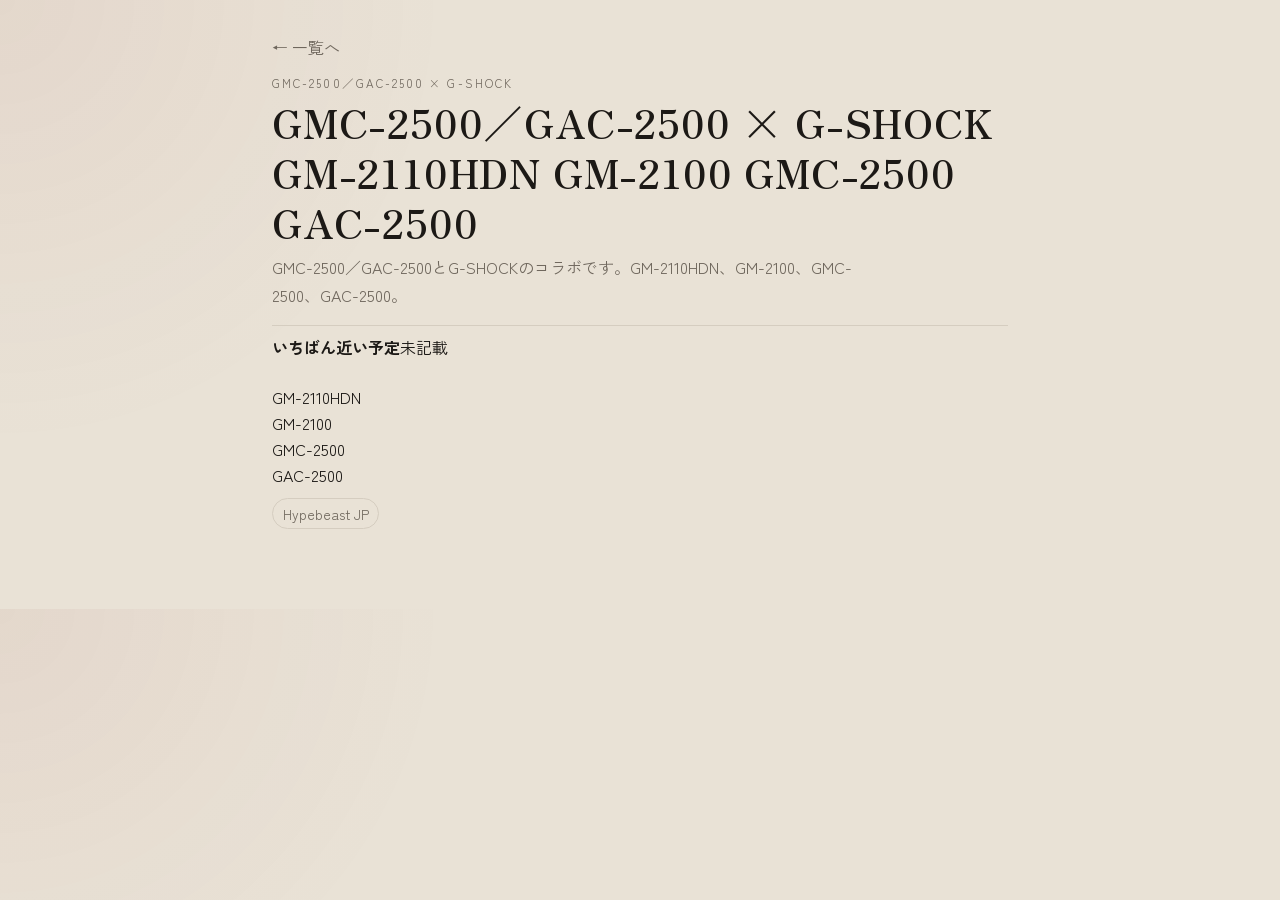
==== docs/items/gmc-2500-gac-2500-g-shock-gm-2110hdn-2026.html @ 7c2a0050 "発売情報を更新" ====
<!DOCTYPE html>
<html lang="ja">
<head>
  <meta charset="utf-8">
  <meta name="viewport" content="width=device-width, initial-scale=1">
  <title>GMC-2500／GAC-2500 × G-SHOCK GM-2110HDN GM-2100 GMC-2500 GAC-2500｜コラボ時計の発売予定</title>
  <link rel="stylesheet" href="../style.css">
  <link rel="preconnect" href="https://fonts.googleapis.com">
  <link rel="stylesheet" href="https://fonts.googleapis.com/css2?family=Zen+Kaku+Gothic+New:wght@400;500&family=Zen+Old+Mincho:wght@500;700&display=swap">
</head>
<body>
  <div class="wrap detail">
    <p><a class="back" href="../index.html">← 一覧へ</a></p>
    <p class="eyebrow">GMC-2500／GAC-2500 × G-SHOCK</p>
    <h1>GMC-2500／GAC-2500 × G-SHOCK GM-2110HDN GM-2100 GMC-2500 GAC-2500</h1>
    <p class="lead">GMC-2500／GAC-2500とG-SHOCKのコラボです。GM-2110HDN、GM-2100、GMC-2500、GAC-2500。</p>
    
    <ul class="facts"><li><strong>いちばん近い予定</strong>未記載</li></ul>
    <ul class="models"><li>GM-2110HDN</li><li>GM-2100</li><li>GMC-2500</li><li>GAC-2500</li></ul>
    <p class="actions"><a class="quiet" href="https://hypebeast.com/jp/2026/11/g-shock-hidden-ny-collaborative-gm-2110hdn-watch-release-info">Hypebeast JP</a></p>
  </div>
</body>
</html>
---- docs/style.css ----
:root {
  --paper: #e9e2d6;
  --sheet: #f6f1e8;
  --ink: #1c1916;
  --muted: #6f675d;
  --line: #d5cdc0;
  --stamp: #8e2c2a;
  --sale: #1d5c40;
  --archive: #7a7268;
  --shadow: 0 1px 0 rgba(28, 25, 22, 0.04);
  font-family: "Zen Kaku Gothic New", "Hiragino Sans", "Yu Gothic", sans-serif;
}
* { box-sizing: border-box; }
body {
  margin: 0;
  background:
    radial-gradient(circle at top left, rgba(142, 44, 42, 0.06), transparent 28rem),
    var(--paper);
  color: var(--ink);
}
a { color: inherit; }
.wrap { width: min(46rem, calc(100% - 2rem)); margin: 0 auto; padding: 2.2rem 0 4rem; }
.masthead { border-top: 2px solid var(--ink); padding-top: 0.9rem; }
.eyebrow {
  margin: 0;
  letter-spacing: 0.18em;
  font-size: 0.72rem;
  color: var(--muted);
}
h1 {
  margin: 0.35rem 0 0.4rem;
  font-family: "Zen Old Mincho", "Yu Mincho", serif;
  font-size: clamp(1.8rem, 4vw, 2.5rem);
  font-weight: 700;
  letter-spacing: 0.02em;
  line-height: 1.25;
}
.lead { margin: 0; max-width: 38rem; line-height: 1.75; color: var(--muted); }
.filters { display: flex; flex-wrap: wrap; gap: 0.45rem; margin: 1.4rem 0 0.4rem; }
.filters button {
  border: 1px solid var(--line);
  background: transparent;
  color: var(--ink);
  border-radius: 999px;
  padding: 0.35rem 0.8rem;
  font: inherit;
  cursor: pointer;
}
.filters button[aria-pressed="true"] { background: var(--ink); color: var(--sheet); border-color: var(--ink); }
.section { margin-top: 1.8rem; }
.section h2 {
  margin: 0 0 0.7rem;
  font-size: 0.82rem;
  letter-spacing: 0.14em;
  font-weight: 500;
  color: var(--muted);
}
.card {
  display: grid;
  grid-template-columns: 6.6rem 1fr;
  gap: 0.9rem 1rem;
  padding: 1rem 0;
  border-top: 1px solid var(--line);
  background: transparent;
}
.when { padding-top: 0.15rem; border-top: 3px solid var(--ink); }
.card.upcoming .when { border-top-color: var(--stamp); }
.card.onsale .when { border-top-color: var(--sale); }
.card.archive .when { border-top-color: var(--archive); }
.when .md {
  display: block;
  font-family: "Zen Old Mincho", serif;
  font-size: 1.7rem;
  line-height: 1.1;
}
.when .sub, .when .label { display: block; color: var(--muted); font-size: 0.78rem; margin-top: 0.15rem; }
.card.upcoming .label { color: var(--stamp); }
.brands { margin: 0; font-size: 0.78rem; letter-spacing: 0.08em; color: var(--muted); }
.card h3 { margin: 0.15rem 0 0.35rem; font-family: "Zen Old Mincho", serif; font-size: 1.28rem; font-weight: 700; line-height: 1.4; }
.card h3 a { text-decoration: none; }
.card h3 a:hover { text-decoration: underline; }
.summary, .note, .cond { margin: 0.2rem 0; line-height: 1.7; }
.note { color: var(--muted); font-size: 0.92rem; }
.models { margin: 0.45rem 0 0; padding: 0; list-style: none; color: var(--ink); }
.models li { margin: 0.12rem 0; }
.actions { display: flex; flex-wrap: wrap; gap: 0.45rem; margin-top: 0.7rem; }
.actions a {
  text-decoration: none;
  border: 1px solid var(--ink);
  padding: 0.28rem 0.6rem;
  border-radius: 999px;
  font-size: 0.86rem;
}
.actions a.quiet { border-color: var(--line); color: var(--muted); }
footer { margin-top: 2.4rem; color: var(--muted); font-size: 0.86rem; line-height: 1.7; }
.detail { padding-top: 1.2rem; }
.detail .back { color: var(--muted); text-decoration: none; }
.facts { margin: 1rem 0; padding: 0; list-style: none; }
.facts li { padding: 0.55rem 0; border-top: 1px solid var(--line); line-height: 1.6; }
.facts strong { display: inline-block; min-width: 6.5rem; }
@media (max-width: 640px) {
  .card { grid-template-columns: 1fr; gap: 0.45rem; }
  .when { display: flex; gap: 0.7rem; align-items: baseline; }
}
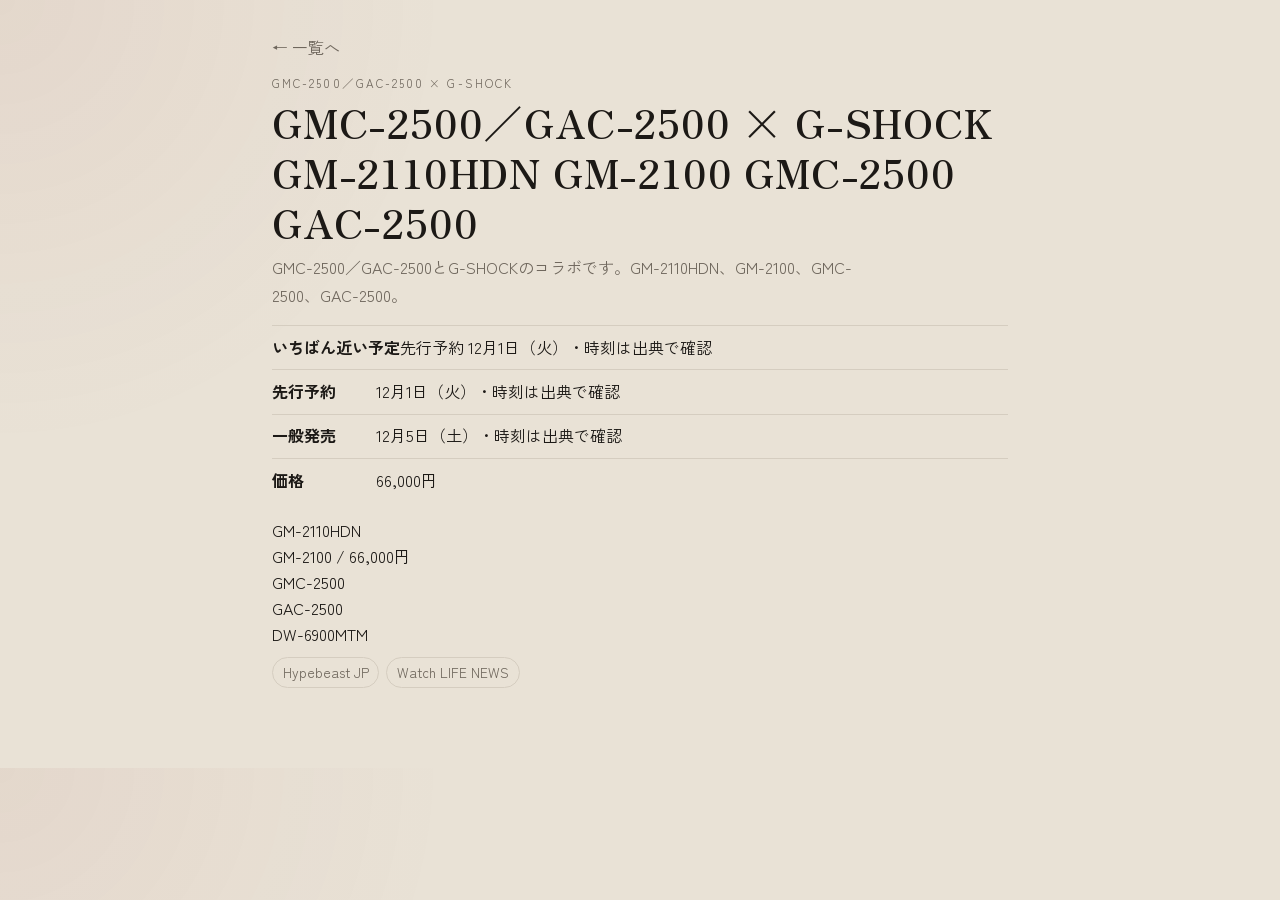
==== commit 6c5be827: "発売情報を更新" ====
--- a/docs/items/gmc-2500-gac-2500-g-shock-gm-2110hdn-2026.html
+++ b/docs/items/gmc-2500-gac-2500-g-shock-gm-2110hdn-2026.html
@@ -15,9 +15,9 @@
     <h1>GMC-2500／GAC-2500 × G-SHOCK GM-2110HDN GM-2100 GMC-2500 GAC-2500</h1>
     <p class="lead">GMC-2500／GAC-2500とG-SHOCKのコラボです。GM-2110HDN、GM-2100、GMC-2500、GAC-2500。</p>
     
-    <ul class="facts"><li><strong>いちばん近い予定</strong>未記載</li></ul>
-    <ul class="models"><li>GM-2110HDN</li><li>GM-2100</li><li>GMC-2500</li><li>GAC-2500</li></ul>
-    <p class="actions"><a class="quiet" href="https://hypebeast.com/jp/2026/11/g-shock-hidden-ny-collaborative-gm-2110hdn-watch-release-info">Hypebeast JP</a></p>
+    <ul class="facts"><li><strong>いちばん近い予定</strong>先行予約 12月1日（火）・時刻は出典で確認</li><li><strong>先行予約</strong>12月1日（火）・時刻は出典で確認</li><li><strong>一般発売</strong>12月5日（土）・時刻は出典で確認</li><li><strong>価格</strong>66,000円</li></ul>
+    <ul class="models"><li>GM-2110HDN</li><li>GM-2100 / 66,000円</li><li>GMC-2500</li><li>GAC-2500</li><li>DW-6900MTM</li></ul>
+    <p class="actions"><a class="quiet" href="https://hypebeast.com/jp/2026/11/g-shock-hidden-ny-collaborative-gm-2110hdn-watch-release-info">Hypebeast JP</a><a class="quiet" href="https://www.powerwatch.jp/2026/11/24/gshock-81/?utm_source=rss&amp;utm_medium=rss&amp;utm_campaign=gshock-81">Watch LIFE NEWS</a></p>
   </div>
 </body>
 </html>
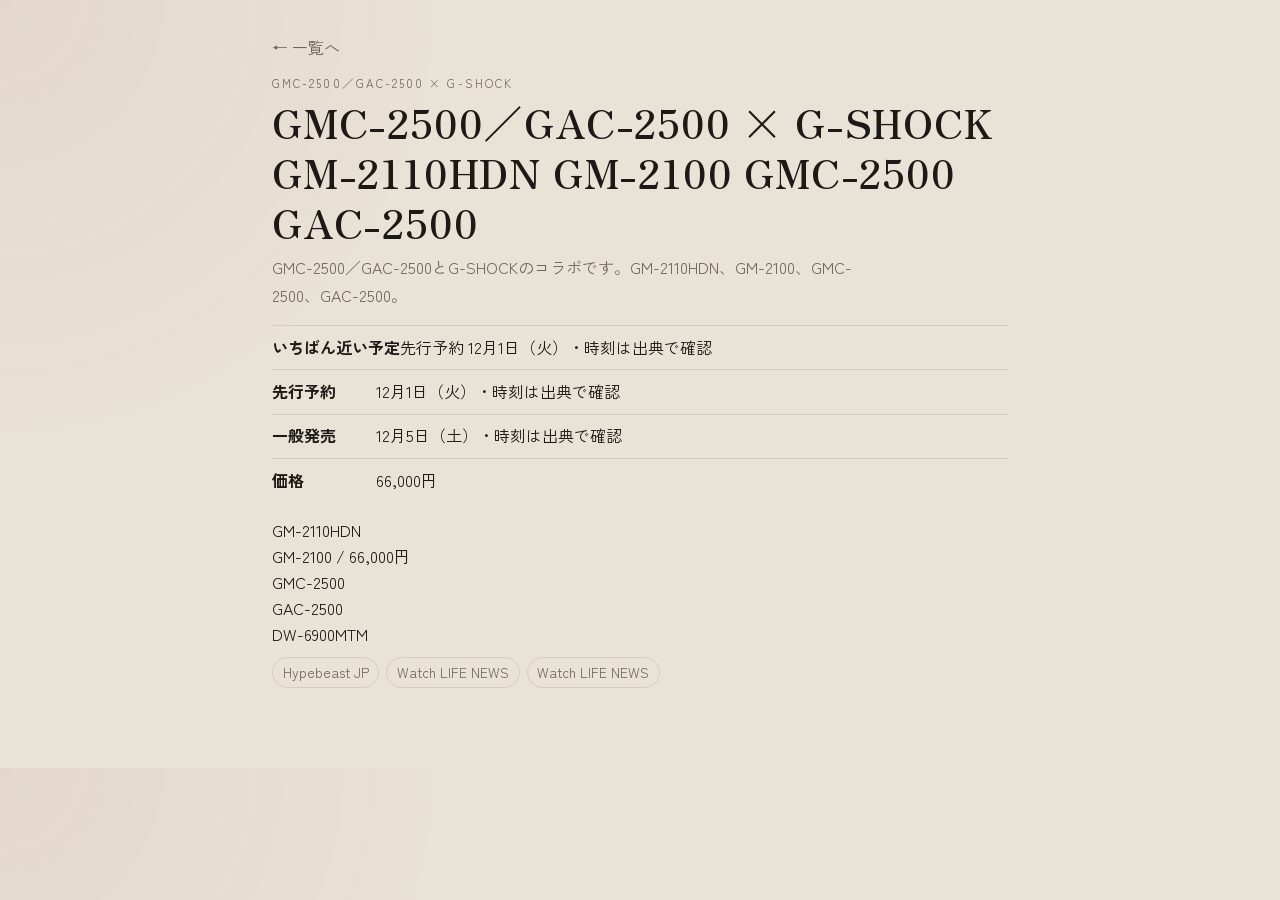
==== commit 829d109d: "発売情報を更新" ====
--- a/docs/items/gmc-2500-gac-2500-g-shock-gm-2110hdn-2026.html
+++ b/docs/items/gmc-2500-gac-2500-g-shock-gm-2110hdn-2026.html
@@ -17,7 +17,7 @@
     
     <ul class="facts"><li><strong>いちばん近い予定</strong>先行予約 12月1日（火）・時刻は出典で確認</li><li><strong>先行予約</strong>12月1日（火）・時刻は出典で確認</li><li><strong>一般発売</strong>12月5日（土）・時刻は出典で確認</li><li><strong>価格</strong>66,000円</li></ul>
     <ul class="models"><li>GM-2110HDN</li><li>GM-2100 / 66,000円</li><li>GMC-2500</li><li>GAC-2500</li><li>DW-6900MTM</li></ul>
-    <p class="actions"><a class="quiet" href="https://hypebeast.com/jp/2026/11/g-shock-hidden-ny-collaborative-gm-2110hdn-watch-release-info">Hypebeast JP</a><a class="quiet" href="https://www.powerwatch.jp/2026/11/24/gshock-81/?utm_source=rss&amp;utm_medium=rss&amp;utm_campaign=gshock-81">Watch LIFE NEWS</a></p>
+    <p class="actions"><a class="quiet" href="https://hypebeast.com/jp/2026/11/g-shock-hidden-ny-collaborative-gm-2110hdn-watch-release-info">Hypebeast JP</a><a class="quiet" href="https://www.powerwatch.jp/2026/11/24/gshock-81/?utm_source=rss&amp;utm_medium=rss&amp;utm_campaign=gshock-81">Watch LIFE NEWS</a><a class="quiet" href="https://www.powerwatch.jp/2026/11/26/gshock-82/?utm_source=rss&amp;utm_medium=rss&amp;utm_campaign=gshock-82">Watch LIFE NEWS</a></p>
   </div>
 </body>
 </html>
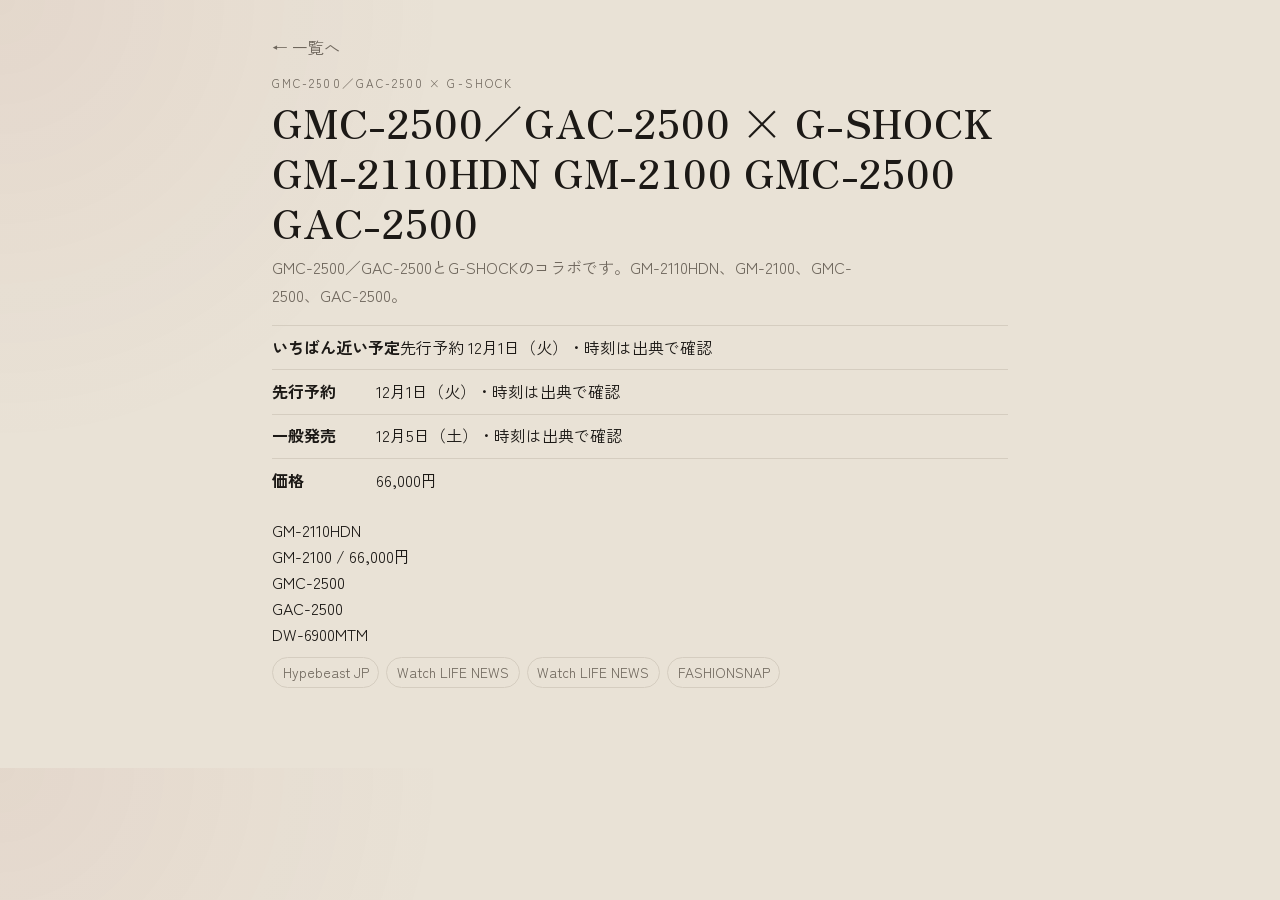
==== commit 64e54a48: "発売情報を更新" ====
--- a/docs/items/gmc-2500-gac-2500-g-shock-gm-2110hdn-2026.html
+++ b/docs/items/gmc-2500-gac-2500-g-shock-gm-2110hdn-2026.html
@@ -17,7 +17,7 @@
     
     <ul class="facts"><li><strong>いちばん近い予定</strong>先行予約 12月1日（火）・時刻は出典で確認</li><li><strong>先行予約</strong>12月1日（火）・時刻は出典で確認</li><li><strong>一般発売</strong>12月5日（土）・時刻は出典で確認</li><li><strong>価格</strong>66,000円</li></ul>
     <ul class="models"><li>GM-2110HDN</li><li>GM-2100 / 66,000円</li><li>GMC-2500</li><li>GAC-2500</li><li>DW-6900MTM</li></ul>
-    <p class="actions"><a class="quiet" href="https://hypebeast.com/jp/2026/11/g-shock-hidden-ny-collaborative-gm-2110hdn-watch-release-info">Hypebeast JP</a><a class="quiet" href="https://www.powerwatch.jp/2026/11/24/gshock-81/?utm_source=rss&amp;utm_medium=rss&amp;utm_campaign=gshock-81">Watch LIFE NEWS</a><a class="quiet" href="https://www.powerwatch.jp/2026/11/26/gshock-82/?utm_source=rss&amp;utm_medium=rss&amp;utm_campaign=gshock-82">Watch LIFE NEWS</a></p>
+    <p class="actions"><a class="quiet" href="https://hypebeast.com/jp/2026/11/g-shock-hidden-ny-collaborative-gm-2110hdn-watch-release-info">Hypebeast JP</a><a class="quiet" href="https://www.powerwatch.jp/2026/11/24/gshock-81/?utm_source=rss&amp;utm_medium=rss&amp;utm_campaign=gshock-81">Watch LIFE NEWS</a><a class="quiet" href="https://www.powerwatch.jp/2026/11/26/gshock-82/?utm_source=rss&amp;utm_medium=rss&amp;utm_campaign=gshock-82">Watch LIFE NEWS</a><a class="quiet" href="https://www.fashionsnap.com/article/2026-11-27/gshock-hidden/">FASHIONSNAP</a></p>
   </div>
 </body>
 </html>
